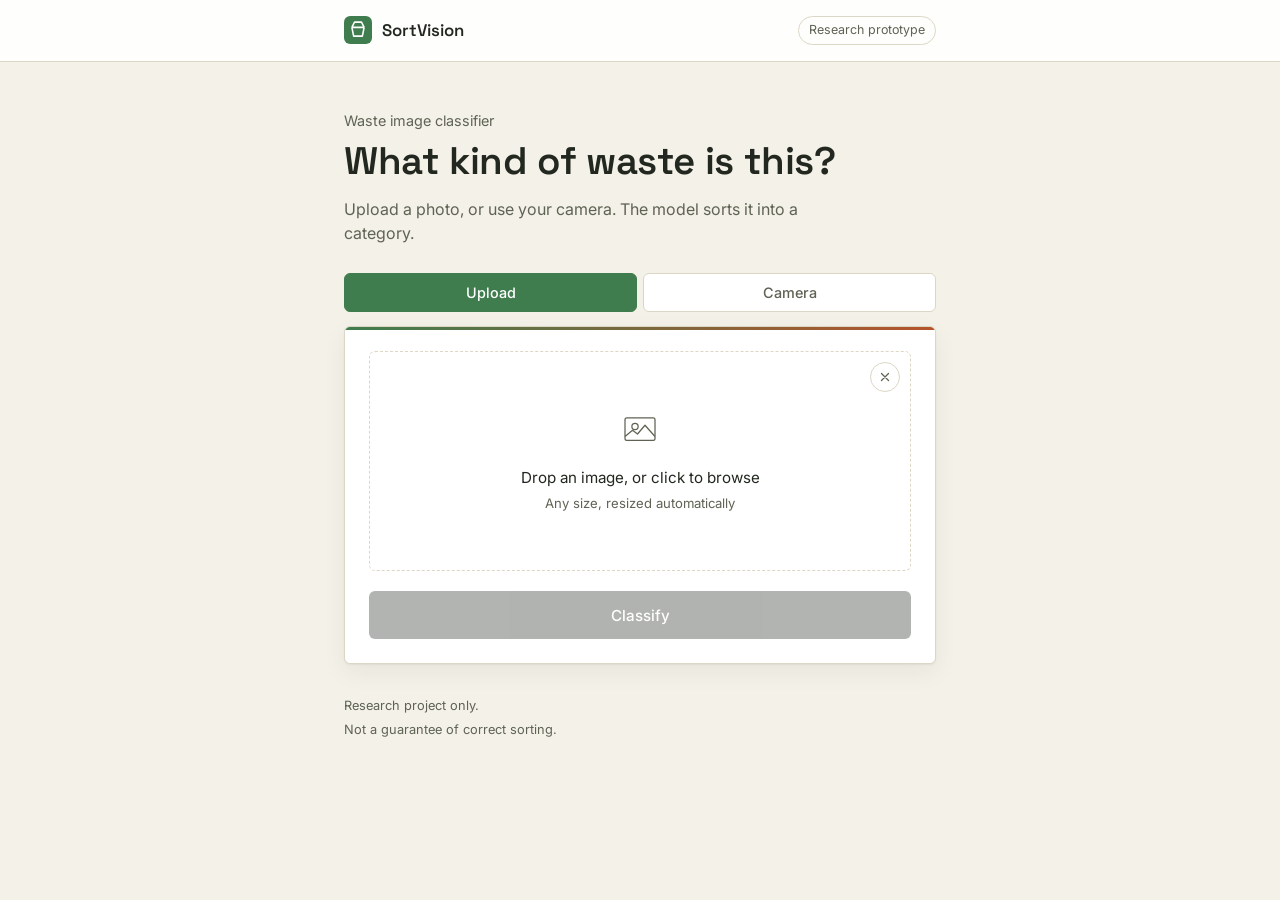
==== templates/index.html @ 6fdbcef0 "updated the sortvision full projectfiles" ====
<!DOCTYPE html>
<html lang="en">
<head>
<meta charset="UTF-8">
<meta name="viewport" content="width=device-width, initial-scale=1.0, viewport-fit=cover">
<title>SortVision</title>
<link rel="icon" href="data:image/svg+xml,%3Csvg xmlns='http://www.w3.org/2000/svg' viewBox='0 0 32 32'%3E%3Crect width='32' height='32' rx='7' fill='%233F7D4F'/%3E%3Cpath d='M9 13l3-6h8l3 6M9 13h14M9 13l2 10h10l2-10' stroke='white' stroke-width='1.8' fill='none' stroke-linejoin='round'/%3E%3C/svg%3E">
<link rel="preconnect" href="https://fonts.googleapis.com">
<link rel="preconnect" href="https://fonts.gstatic.com" crossorigin>
<link href="https://fonts.googleapis.com/css2?family=Space+Grotesk:wght@500;600;700&family=Inter:wght@400;500;600&display=swap" rel="stylesheet">
<link rel="stylesheet" href="/static/style.css">
</head>
<body>

<header class="topbar">
  <div class="topbar__inner">
    <div class="brand">
      <svg class="brand__mark" viewBox="0 0 32 32" fill="none" xmlns="http://www.w3.org/2000/svg" aria-hidden="true">
        <rect width="32" height="32" rx="7" fill="var(--leaf)"/>
        <path d="M9 13l3-6h8l3 6M9 13h14M9 13l2 10h10l2-10" stroke="white" stroke-width="1.8" fill="none" stroke-linejoin="round"/>
      </svg>
      <span class="brand__name">SortVision</span>
    </div>
    <span class="topbar__tag">Research prototype</span>
  </div>
</header>

<main class="page">

  <section class="intro">
    <p class="kicker">Waste image classifier</p>
    <h1>What kind of waste is this?</h1>
    <p class="lede">Upload a photo, or use your camera. The model sorts it into a category.</p>
  </section>

  <div class="tabs" role="tablist">
    <button class="tab is-active" id="tab-upload" role="tab" aria-selected="true">Upload</button>
    <button class="tab" id="tab-camera" role="tab" aria-selected="false">Camera</button>
  </div>

  <section class="panel-card" id="panel-card">

    <div class="panel" id="panel-upload">
      <div class="dropzone" id="dropzone">
        <input type="file" id="file-input" accept="image/*" hidden>

        <div class="dropzone__empty" id="empty-state">
          <svg class="dropzone__icon" viewBox="0 0 64 64" fill="none" xmlns="http://www.w3.org/2000/svg">
            <rect x="8" y="14" width="48" height="36" rx="3" stroke="currentColor" stroke-width="2"/>
            <circle cx="24" cy="28" r="5" stroke="currentColor" stroke-width="2"/>
            <path d="M8 44l12-10 8 6 12-14 16 18" stroke="currentColor" stroke-width="2" stroke-linejoin="round"/>
          </svg>
          <p class="dropzone__label">Drop an image, or click to browse</p>
          <p class="dropzone__hint">Any size, resized automatically</p>
        </div>

        <img id="preview-img" class="dropzone__preview" alt="Uploaded photo preview" hidden>

        <button type="button" id="remove-btn" class="remove-btn" hidden aria-label="Remove image">
          <svg viewBox="0 0 20 20" fill="none" xmlns="http://www.w3.org/2000/svg">
            <path d="M5 5l10 10M15 5L5 15" stroke="currentColor" stroke-width="1.8" stroke-linecap="round"/>
          </svg>
        </button>
      </div>
    </div>

    <div class="panel" id="panel-camera" hidden>
      <div class="camera-view" id="camera-view">
        <video id="camera-video" autoplay playsinline muted hidden></video>
        <canvas id="camera-canvas" hidden></canvas>
        <img id="camera-preview" alt="Captured photo" hidden>

        <div class="camera-view__empty" id="camera-empty">
          <svg class="dropzone__icon" viewBox="0 0 64 64" fill="none" xmlns="http://www.w3.org/2000/svg">
            <rect x="8" y="18" width="48" height="32" rx="3" stroke="currentColor" stroke-width="2"/>
            <path d="M22 18l4-6h12l4 6" stroke="currentColor" stroke-width="2" stroke-linejoin="round"/>
            <circle cx="32" cy="34" r="9" stroke="currentColor" stroke-width="2"/>
          </svg>
          <p class="dropzone__label">Camera is off</p>
        </div>
      </div>

      <div class="camera-controls">
        <button type="button" id="camera-start-btn" class="btn btn--ghost">Start camera</button>
        <button type="button" id="camera-capture-btn" class="btn btn--ghost" hidden>Capture</button>
        <button type="button" id="camera-retake-btn" class="btn btn--ghost" hidden>Retake</button>
      </div>
    </div>

    <button id="predict-btn" class="btn" disabled>
      <span id="btn-spinner" class="spinner" hidden></span>
      <span id="btn-label">Classify</span>
    </button>

    <div class="result" id="result" hidden aria-live="polite">
      <div class="warning-banner" id="warning-banner" hidden>
        <svg viewBox="0 0 20 20" fill="none" xmlns="http://www.w3.org/2000/svg" aria-hidden="true">
          <path d="M10 3.5l7.5 13h-15z" stroke="currentColor" stroke-width="1.4" stroke-linejoin="round"/>
          <path d="M10 8.5v3.2M10 14.2v.1" stroke="currentColor" stroke-width="1.4" stroke-linecap="round"/>
        </svg>
        <span id="warning-text"></span>
      </div>

      <div class="top-result">
        <span class="top-result__label" id="top-label"></span>
        <span class="top-result__pct" id="top-pct"></span>
      </div>

      <div class="prob-list" id="prob-list"></div>

      <button type="button" id="explain-btn" class="btn btn--ghost">Show what the model saw</button>
      <div class="gradcam-box" id="gradcam-box" hidden>
        <img id="gradcam-img" alt="Grad-CAM heatmap overlay">
        <p class="gradcam-caption">Warmer areas influenced the prediction more.</p>
      </div>

      <button type="button" id="reset-btn" class="btn btn--ghost">New analysis</button>
    </div>

    <div class="error" id="error-box" hidden role="alert"></div>

  </section>

  <footer class="disclaimer">
    <p>Research project only.</p>
    <p>Not a guarantee of correct sorting.</p>
  </footer>

</main>

<script src="/static/script.js"></script>
</body>
</html>
---- static/style.css ----
/* ==========================================================================
   Tokens
   ========================================================================== */
:root {
  --bg: #F4F1E8;            /* kraft paper */
  --surface: #FFFFFF;
  --ink: #22281F;            /* deep mossy black-green */
  --muted: #5E6354;
  --line: #DCD6C4;

  --leaf: #3F7D4F;           /* forest green -> primary, valid result */
  --leaf-soft: #DCEBDD;
  --clay: #B5542B;           /* rust/terracotta -> secondary accent */
  --clay-soft: #F3E1D3;

  --warn: #9A6B12;
  --warn-soft: #F3E7CE;

  --tick: rgba(34, 40, 31, 0.3);
  --checker-a: var(--bg);
  --checker-b: var(--surface);

  --radius: 6px;
  --shadow: 0 1px 2px rgba(34, 40, 31, 0.06), 0 8px 24px rgba(34, 40, 31, 0.06);
}

@media (prefers-color-scheme: dark) {
  :root:not([data-theme="light"]) {
    --bg: #171A16;
    --surface: #20241D;
    --ink: #EDEFE8;
    --muted: #9BA091;
    --line: #333A2D;
    --leaf-soft: #223B29;
    --clay-soft: #3A2A1D;
    --warn-soft: #3A3120;
    --tick: rgba(237, 239, 232, 0.35);
    --shadow: 0 1px 2px rgba(0,0,0,0.3), 0 8px 24px rgba(0,0,0,0.35);
  }
}

:root[data-theme="dark"] {
  --bg: #171A16;
  --surface: #20241D;
  --ink: #EDEFE8;
  --muted: #9BA091;
  --line: #333A2D;
  --leaf-soft: #223B29;
  --clay-soft: #3A2A1D;
  --warn-soft: #3A3120;
  --tick: rgba(237, 239, 232, 0.35);
  --shadow: 0 1px 2px rgba(0,0,0,0.3), 0 8px 24px rgba(0,0,0,0.35);
}

/* ==========================================================================
   Base
   ========================================================================== */
* { box-sizing: border-box; }

body {
  margin: 0;
  background: var(--bg);
  color: var(--ink);
  font-family: 'Inter', -apple-system, BlinkMacSystemFont, sans-serif;
  line-height: 1.5;
}

.topbar {
  position: sticky;
  top: 0;
  z-index: 10;
  border-bottom: 1px solid var(--line);
  background: color-mix(in srgb, var(--surface) 88%, transparent);
  backdrop-filter: blur(10px);
  -webkit-backdrop-filter: blur(10px);
}

.topbar__inner {
  max-width: 640px;
  margin: 0 auto;
  padding: 16px 24px;
  display: flex;
  align-items: center;
  justify-content: space-between;
}

.brand {
  display: flex;
  align-items: center;
  gap: 10px;
}

.brand__mark { width: 28px; height: 28px; flex-shrink: 0; }

.brand__name {
  font-family: 'Space Grotesk', sans-serif;
  font-weight: 600;
  font-size: 1.05rem;
}

.topbar__tag {
  font-size: 0.78rem;
  color: var(--muted);
  border: 1px solid var(--line);
  border-radius: 999px;
  padding: 4px 10px;
}

.page {
  max-width: 640px;
  margin: 0 auto;
  padding: 48px 24px 48px;
}

/* ==========================================================================
   Intro
   ========================================================================== */
.intro { margin-bottom: 28px; }

.kicker {
  margin: 0 0 8px;
  font-size: 0.9rem;
  color: var(--muted);
}

h1 {
  font-family: 'Space Grotesk', sans-serif;
  font-weight: 600;
  font-size: clamp(1.7rem, 5vw, 2.4rem);
  line-height: 1.15;
  margin: 0 0 14px;
  letter-spacing: -0.01em;
}

.lede {
  max-width: 52ch;
  color: var(--muted);
  font-size: 1rem;
  margin: 0;
}

/* ==========================================================================
   Tabs
   ========================================================================== */
.tabs {
  display: flex;
  gap: 6px;
  margin-bottom: 14px;
}

.tab {
  flex: 1;
  padding: 10px 16px;
  border: 1px solid var(--line);
  border-radius: var(--radius);
  background: var(--surface);
  color: var(--muted);
  font-family: 'Inter', sans-serif;
  font-size: 0.9rem;
  font-weight: 500;
  cursor: pointer;
}

.tab.is-active {
  background: var(--leaf);
  border-color: var(--leaf);
  color: white;
}

/* ==========================================================================
   Panel card
   ========================================================================== */
.panel-card {
  position: relative;
  background: var(--surface);
  border: 1px solid var(--line);
  border-radius: var(--radius);
  box-shadow: var(--shadow);
  padding: 24px;
  overflow: hidden;
}

.panel-card::before {
  content: '';
  position: absolute;
  top: 0; left: 0; right: 0;
  height: 3px;
  background: linear-gradient(90deg, var(--leaf), var(--clay));
}

/* ==========================================================================
   Dropzone / camera view (shared sizing)
   ========================================================================== */
.dropzone, .camera-view {
  position: relative;
  border: 1.5px dashed var(--line);
  border-radius: var(--radius);
  min-height: 220px;
  display: flex;
  align-items: center;
  justify-content: center;
  overflow: hidden;
}

.dropzone {
  cursor: pointer;
  transition: border-color 0.15s ease, background-color 0.15s ease;
}

.dropzone:hover,
.dropzone.is-dragover {
  border-color: var(--leaf);
  background: var(--leaf-soft);
}

.dropzone__empty, .camera-view__empty {
  text-align: center;
  padding: 32px;
  color: var(--muted);
}

.dropzone__icon {
  width: 40px; height: 40px;
  color: var(--muted);
  margin-bottom: 12px;
}

.dropzone__label {
  margin: 0 0 4px;
  font-size: 0.95rem;
  color: var(--ink);
}

.dropzone__hint {
  margin: 0;
  font-size: 0.82rem;
  color: var(--muted);
}

.dropzone__preview {
  width: 100%;
  height: 220px;
  object-fit: contain;
  background:
    repeating-conic-gradient(var(--checker-a) 0% 25%, var(--checker-b) 0% 50%) 50% / 16px 16px;
}

#camera-video, #camera-canvas, #camera-preview {
  width: 100%;
  height: 220px;
  object-fit: cover;
}

.remove-btn {
  position: absolute;
  top: 10px; right: 10px;
  width: 30px; height: 30px;
  border-radius: 50%;
  border: 1px solid var(--line);
  background: var(--surface);
  color: var(--muted);
  display: flex; align-items: center; justify-content: center;
  cursor: pointer;
  padding: 0;
}

.remove-btn svg { width: 14px; height: 14px; }
.remove-btn:hover { color: var(--clay); border-color: var(--clay); }

.camera-controls {
  display: flex;
  gap: 10px;
  margin-top: 12px;
}

.camera-controls .btn { margin-top: 0; }

/* ==========================================================================
   Buttons
   ========================================================================== */
.btn {
  display: flex;
  align-items: center;
  justify-content: center;
  gap: 10px;
  width: 100%;
  margin-top: 20px;
  padding: 14px 20px;
  border: none;
  border-radius: var(--radius);
  background: var(--ink);
  color: var(--surface);
  font-family: 'Inter', sans-serif;
  font-size: 0.95rem;
  font-weight: 500;
  cursor: pointer;
  transition: background-color 0.15s ease, opacity 0.15s ease;
  min-height: 48px;
}

.btn:hover:not(:disabled) { background: var(--leaf); }

.btn:disabled { opacity: 0.35; cursor: not-allowed; }

.btn--ghost {
  background: transparent;
  color: var(--ink);
  border: 1px solid var(--line);
}

.btn--ghost:hover:not(:disabled) { background: var(--bg); color: var(--ink); }

.btn:focus-visible,
.dropzone:focus-visible,
.remove-btn:focus-visible {
  outline: 2px solid var(--leaf);
  outline-offset: 2px;
}

.spinner {
  width: 16px; height: 16px;
  border: 2px solid rgba(255, 255, 255, 0.35);
  border-top-color: currentColor;
  border-radius: 50%;
  animation: spin 0.7s linear infinite;
}

@keyframes spin { to { transform: rotate(360deg); } }

/* ==========================================================================
   Result
   ========================================================================== */
.result {
  margin-top: 26px;
  padding-top: 22px;
  border-top: 1px solid var(--line);
}

.warning-banner {
  display: flex;
  align-items: flex-start;
  gap: 10px;
  padding: 12px 14px;
  margin-bottom: 16px;
  border-radius: var(--radius);
  background: var(--warn-soft);
  color: var(--warn);
  font-size: 0.85rem;
  line-height: 1.5;
}

.warning-banner svg { width: 18px; height: 18px; flex-shrink: 0; margin-top: 1px; }

.top-result {
  display: flex;
  align-items: baseline;
  justify-content: space-between;
  gap: 12px;
  flex-wrap: wrap;
  margin-bottom: 16px;
}

.top-result__label {
  font-family: 'Space Grotesk', sans-serif;
  font-weight: 600;
  font-size: 1.3rem;
  color: var(--leaf);
}

.top-result__pct {
  font-variant-numeric: tabular-nums;
  color: var(--muted);
  font-size: 0.95rem;
}

.prob-list {
  display: flex;
  flex-direction: column;
  gap: 10px;
  margin-bottom: 8px;
}

.prob-row {
  display: grid;
  grid-template-columns: 90px 1fr 44px;
  align-items: center;
  gap: 10px;
}

.prob-row__name {
  font-size: 0.85rem;
  color: var(--muted);
}

.prob-row__track {
  height: 8px;
  border-radius: 999px;
  background: var(--bg);
  overflow: hidden;
}

.prob-row__fill {
  height: 100%;
  border-radius: 999px;
  background: var(--leaf);
  width: 0%;
  transition: width 0.5s cubic-bezier(0.22, 1, 0.36, 1);
}

.prob-row.is-top .prob-row__fill { background: var(--leaf); }
.prob-row:not(.is-top) .prob-row__fill { background: var(--clay); opacity: 0.55; }

.prob-row__pct {
  font-size: 0.82rem;
  color: var(--muted);
  text-align: right;
  font-variant-numeric: tabular-nums;
}

.gradcam-box {
  margin-top: 16px;
  text-align: center;
}

.gradcam-box img {
  width: 100%;
  max-width: 320px;
  border-radius: var(--radius);
  border: 1px solid var(--line);
}

.gradcam-caption {
  margin: 8px 0 0;
  font-size: 0.8rem;
  color: var(--muted);
}

/* ==========================================================================
   Error
   ========================================================================== */
.error {
  margin-top: 20px;
  padding: 14px 16px;
  border-radius: var(--radius);
  background: var(--clay-soft);
  color: var(--clay);
  font-size: 0.9rem;
}

/* ==========================================================================
   Disclaimer
   ========================================================================== */
.disclaimer {
  margin-top: 32px;
  color: var(--muted);
  font-size: 0.8rem;
  line-height: 1.5;
  max-width: 56ch;
}

.disclaimer p { margin: 0 0 4px; }

/* ==========================================================================
   Reduced motion
   ========================================================================== */
@media (prefers-reduced-motion: reduce) {
  .prob-row__fill, .dropzone, .btn, .spinner { transition: none; animation: none; }
}

/* ==========================================================================
   Mobile
   ========================================================================== */
@media (max-width: 600px) {
  .page { padding: 32px 16px 32px; }
  .topbar__inner { padding: 14px 16px; }
  .panel-card { padding: 18px; }
  .dropzone, .camera-view { min-height: 180px; }
  .dropzone__preview, #camera-video, #camera-canvas, #camera-preview { height: 180px; }
  .btn { padding: 15px 16px; }
  .topbar__tag { display: none; }
  .prob-row { grid-template-columns: 76px 1fr 38px; }
}

@media (max-width: 360px) {
  .brand__name { font-size: 0.95rem; }
  h1 { font-size: 1.5rem; }
}
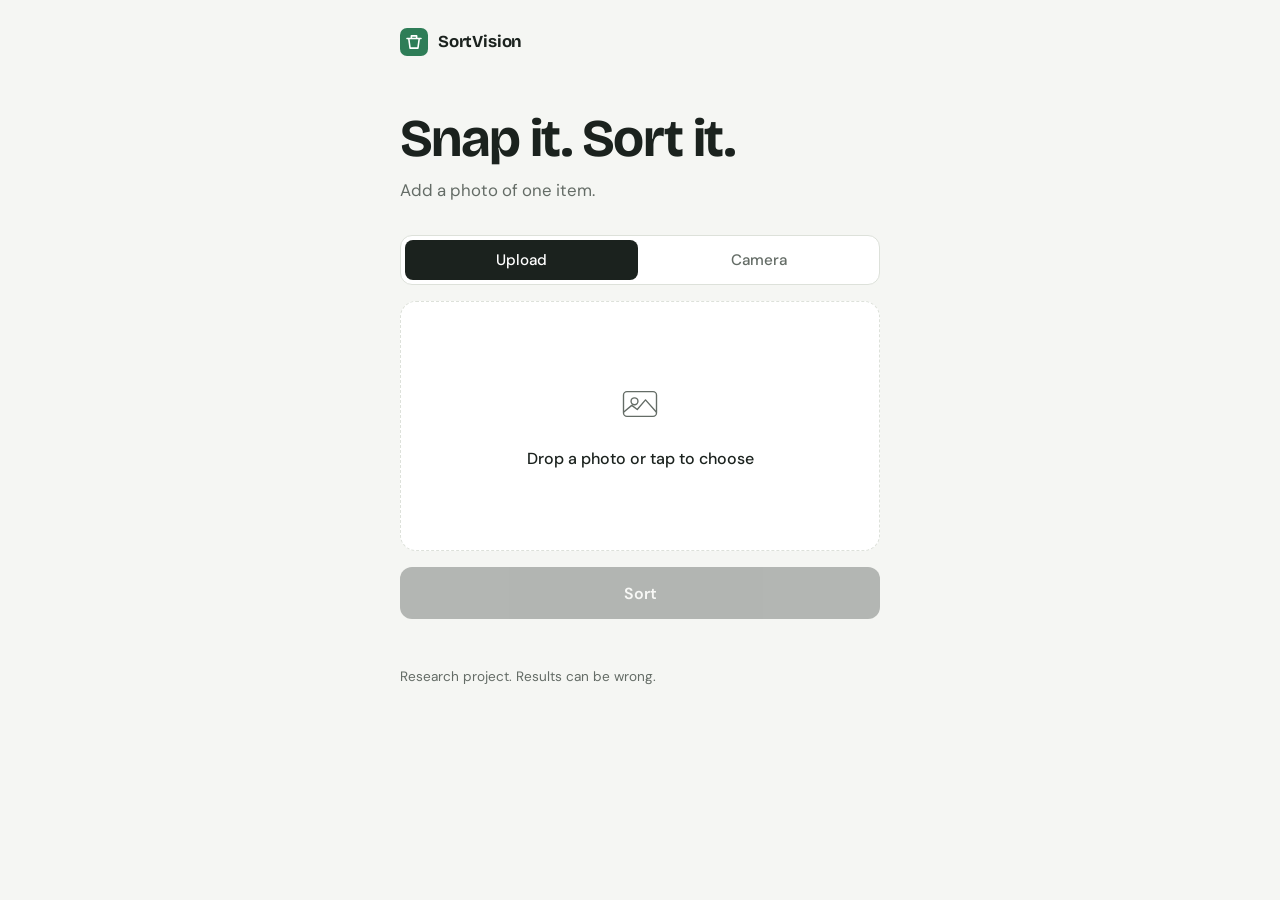
==== commit 6eb14ded: "Simplify UI" ====
--- a/templates/index.html
+++ b/templates/index.html
@@ -4,33 +4,28 @@
 <meta charset="UTF-8">
 <meta name="viewport" content="width=device-width, initial-scale=1.0, viewport-fit=cover">
 <title>SortVision</title>
-<link rel="icon" href="data:image/svg+xml,%3Csvg xmlns='http://www.w3.org/2000/svg' viewBox='0 0 32 32'%3E%3Crect width='32' height='32' rx='7' fill='%233F7D4F'/%3E%3Cpath d='M9 13l3-6h8l3 6M9 13h14M9 13l2 10h10l2-10' stroke='white' stroke-width='1.8' fill='none' stroke-linejoin='round'/%3E%3C/svg%3E">
+<meta name="description" content="Snap a photo of waste and see which bin it goes in.">
+<link rel="icon" href="data:image/svg+xml,%3Csvg xmlns='http://www.w3.org/2000/svg' viewBox='0 0 32 32'%3E%3Crect width='32' height='32' rx='8' fill='%232E7D57'/%3E%3Cpath d='M8 12h16M13 12V9h6v3M10 12l1.5 11h9L22 12' stroke='white' stroke-width='1.8' fill='none' stroke-linecap='round' stroke-linejoin='round'/%3E%3C/svg%3E">
 <link rel="preconnect" href="https://fonts.googleapis.com">
 <link rel="preconnect" href="https://fonts.gstatic.com" crossorigin>
-<link href="https://fonts.googleapis.com/css2?family=Space+Grotesk:wght@500;600;700&family=Inter:wght@400;500;600&display=swap" rel="stylesheet">
+<link href="https://fonts.googleapis.com/css2?family=Bricolage+Grotesque:opsz,wght@12..96,600;12..96,700&family=DM+Sans:wght@400;500;600&display=swap" rel="stylesheet">
 <link rel="stylesheet" href="/static/style.css">
 </head>
 <body>
 
-<header class="topbar">
-  <div class="topbar__inner">
-    <div class="brand">
-      <svg class="brand__mark" viewBox="0 0 32 32" fill="none" xmlns="http://www.w3.org/2000/svg" aria-hidden="true">
-        <rect width="32" height="32" rx="7" fill="var(--leaf)"/>
-        <path d="M9 13l3-6h8l3 6M9 13h14M9 13l2 10h10l2-10" stroke="white" stroke-width="1.8" fill="none" stroke-linejoin="round"/>
-      </svg>
-      <span class="brand__name">SortVision</span>
-    </div>
-    <span class="topbar__tag">Research prototype</span>
-  </div>
-</header>
-
 <main class="page">
 
+  <header class="brand">
+    <svg class="brand__mark" viewBox="0 0 32 32" fill="none" aria-hidden="true">
+      <rect width="32" height="32" rx="8" fill="#2E7D57"/>
+      <path d="M8 12h16M13 12V9h6v3M10 12l1.5 11h9L22 12" stroke="white" stroke-width="1.8" stroke-linecap="round" stroke-linejoin="round"/>
+    </svg>
+    <span class="brand__name">SortVision</span>
+  </header>
+
   <section class="intro">
-    <p class="kicker">Waste image classifier</p>
-    <h1>What kind of waste is this?</h1>
-    <p class="lede">Upload a photo, or use your camera. The model sorts it into a category.</p>
+    <h1>Snap it. Sort it.</h1>
+    <p class="lede">Add a photo of one item.</p>
   </section>
 
   <div class="tabs" role="tablist">
@@ -45,19 +40,18 @@
         <input type="file" id="file-input" accept="image/*" hidden>
 
         <div class="dropzone__empty" id="empty-state">
-          <svg class="dropzone__icon" viewBox="0 0 64 64" fill="none" xmlns="http://www.w3.org/2000/svg">
-            <rect x="8" y="14" width="48" height="36" rx="3" stroke="currentColor" stroke-width="2"/>
+          <svg class="dropzone__icon" viewBox="0 0 64 64" fill="none" aria-hidden="true">
+            <rect x="8" y="14" width="48" height="36" rx="5" stroke="currentColor" stroke-width="2"/>
             <circle cx="24" cy="28" r="5" stroke="currentColor" stroke-width="2"/>
             <path d="M8 44l12-10 8 6 12-14 16 18" stroke="currentColor" stroke-width="2" stroke-linejoin="round"/>
           </svg>
-          <p class="dropzone__label">Drop an image, or click to browse</p>
-          <p class="dropzone__hint">Any size, resized automatically</p>
+          <p class="dropzone__label">Drop a photo or tap to choose</p>
         </div>
 
-        <img id="preview-img" class="dropzone__preview" alt="Uploaded photo preview" hidden>
+        <img id="preview-img" class="dropzone__preview" alt="Your photo" hidden>
 
-        <button type="button" id="remove-btn" class="remove-btn" hidden aria-label="Remove image">
-          <svg viewBox="0 0 20 20" fill="none" xmlns="http://www.w3.org/2000/svg">
+        <button type="button" id="remove-btn" class="remove-btn" hidden aria-label="Remove photo">
+          <svg viewBox="0 0 20 20" fill="none" aria-hidden="true">
             <path d="M5 5l10 10M15 5L5 15" stroke="currentColor" stroke-width="1.8" stroke-linecap="round"/>
           </svg>
         </button>
@@ -68,11 +62,11 @@
       <div class="camera-view" id="camera-view">
         <video id="camera-video" autoplay playsinline muted hidden></video>
         <canvas id="camera-canvas" hidden></canvas>
-        <img id="camera-preview" alt="Captured photo" hidden>
+        <img id="camera-preview" alt="Your photo" hidden>
 
         <div class="camera-view__empty" id="camera-empty">
-          <svg class="dropzone__icon" viewBox="0 0 64 64" fill="none" xmlns="http://www.w3.org/2000/svg">
-            <rect x="8" y="18" width="48" height="32" rx="3" stroke="currentColor" stroke-width="2"/>
+          <svg class="dropzone__icon" viewBox="0 0 64 64" fill="none" aria-hidden="true">
+            <rect x="8" y="18" width="48" height="32" rx="5" stroke="currentColor" stroke-width="2"/>
             <path d="M22 18l4-6h12l4 6" stroke="currentColor" stroke-width="2" stroke-linejoin="round"/>
             <circle cx="32" cy="34" r="9" stroke="currentColor" stroke-width="2"/>
           </svg>
@@ -82,49 +76,54 @@
 
       <div class="camera-controls">
         <button type="button" id="camera-start-btn" class="btn btn--ghost">Start camera</button>
-        <button type="button" id="camera-capture-btn" class="btn btn--ghost" hidden>Capture</button>
+        <button type="button" id="camera-capture-btn" class="btn btn--ghost" hidden>Take photo</button>
         <button type="button" id="camera-retake-btn" class="btn btn--ghost" hidden>Retake</button>
       </div>
     </div>
 
     <button id="predict-btn" class="btn" disabled>
       <span id="btn-spinner" class="spinner" hidden></span>
-      <span id="btn-label">Classify</span>
+      <span id="btn-label">Sort</span>
     </button>
 
+    <div class="error" id="error-box" hidden role="alert"></div>
+
     <div class="result" id="result" hidden aria-live="polite">
-      <div class="warning-banner" id="warning-banner" hidden>
-        <svg viewBox="0 0 20 20" fill="none" xmlns="http://www.w3.org/2000/svg" aria-hidden="true">
+      <div class="warning" id="warning-banner" hidden>
+        <svg viewBox="0 0 20 20" fill="none" aria-hidden="true">
           <path d="M10 3.5l7.5 13h-15z" stroke="currentColor" stroke-width="1.4" stroke-linejoin="round"/>
           <path d="M10 8.5v3.2M10 14.2v.1" stroke="currentColor" stroke-width="1.4" stroke-linecap="round"/>
         </svg>
         <span id="warning-text"></span>
       </div>
 
-      <div class="top-result">
-        <span class="top-result__label" id="top-label"></span>
-        <span class="top-result__pct" id="top-pct"></span>
+      <div class="verdict" id="verdict">
+        <svg class="verdict__bin" viewBox="0 0 48 48" fill="none" aria-hidden="true">
+          <path d="M9 14h30M18 14v-4h12v4M13 14l2 28h18l2-28M21 22v14M27 22v14" stroke="currentColor" stroke-width="2.4" stroke-linecap="round" stroke-linejoin="round"/>
+        </svg>
+        <div class="verdict__text">
+          <span class="verdict__label" id="top-label"></span>
+          <span class="verdict__pct" id="top-pct"></span>
+        </div>
       </div>
 
       <div class="prob-list" id="prob-list"></div>
+      <button type="button" id="more-btn" class="link-btn" hidden>Show all</button>
 
-      <button type="button" id="explain-btn" class="btn btn--ghost">Show what the model saw</button>
       <div class="gradcam-box" id="gradcam-box" hidden>
-        <img id="gradcam-img" alt="Grad-CAM heatmap overlay">
-        <p class="gradcam-caption">Warmer areas influenced the prediction more.</p>
+        <img id="gradcam-img" alt="Heatmap of what the model looked at">
+        <p class="gradcam-caption">Warm areas drove the answer.</p>
       </div>
 
-      <button type="button" id="reset-btn" class="btn btn--ghost">New analysis</button>
+      <div class="result__actions">
+        <button type="button" id="explain-btn" class="btn btn--ghost">See why</button>
+        <button type="button" id="reset-btn" class="btn btn--ghost">Try another</button>
+      </div>
     </div>
-
-    <div class="error" id="error-box" hidden role="alert"></div>
 
   </section>
 
-  <footer class="disclaimer">
-    <p>Research project only.</p>
-    <p>Not a guarantee of correct sorting.</p>
-  </footer>
+  <footer class="disclaimer">Research project. Results can be wrong.</footer>
 
 </main>
 
--- a/static/style.css
+++ b/static/style.css
@@ -1,278 +1,228 @@
 /* ==========================================================================
-   Tokens
-   ========================================================================== */
+   SortVision
+   One idea: the answer takes the colour of the bin it belongs in.
+   Everything else stays quiet.
+   ========================================================================== */
+
 :root {
-  --bg: #F4F1E8;            /* kraft paper */
+  --bg: #F5F6F3;
   --surface: #FFFFFF;
-  --ink: #22281F;            /* deep mossy black-green */
-  --muted: #5E6354;
-  --line: #DCD6C4;
-
-  --leaf: #3F7D4F;           /* forest green -> primary, valid result */
-  --leaf-soft: #DCEBDD;
-  --clay: #B5542B;           /* rust/terracotta -> secondary accent */
-  --clay-soft: #F3E1D3;
-
-  --warn: #9A6B12;
-  --warn-soft: #F3E7CE;
-
-  --tick: rgba(34, 40, 31, 0.3);
-  --checker-a: var(--bg);
-  --checker-b: var(--surface);
-
-  --radius: 6px;
-  --shadow: 0 1px 2px rgba(34, 40, 31, 0.06), 0 8px 24px rgba(34, 40, 31, 0.06);
+  --ink: #1B221E;
+  --muted: #646C66;
+  --line: #DDE1DA;
+  --accent: #2E7D57;
+
+  --danger: #A33A22;
+  --danger-soft: #F8E4DE;
+  --warn: #8A5F0C;
+  --warn-soft: #F7EBCF;
+
+  --bin: var(--ink);
+  --on-bin: var(--surface);
+
+  --radius: 16px;
+  --radius-sm: 10px;
 }
 
 @media (prefers-color-scheme: dark) {
   :root:not([data-theme="light"]) {
-    --bg: #171A16;
-    --surface: #20241D;
-    --ink: #EDEFE8;
-    --muted: #9BA091;
-    --line: #333A2D;
-    --leaf-soft: #223B29;
-    --clay-soft: #3A2A1D;
-    --warn-soft: #3A3120;
-    --tick: rgba(237, 239, 232, 0.35);
-    --shadow: 0 1px 2px rgba(0,0,0,0.3), 0 8px 24px rgba(0,0,0,0.35);
+    --bg: #121614;
+    --surface: #1A1F1C;
+    --ink: #EEF1EC;
+    --muted: #9AA39C;
+    --line: #2B322E;
+    --danger: #F0A18F;
+    --danger-soft: #3A211B;
+    --warn: #E8C26B;
+    --warn-soft: #34290F;
   }
 }
 
 :root[data-theme="dark"] {
-  --bg: #171A16;
-  --surface: #20241D;
-  --ink: #EDEFE8;
-  --muted: #9BA091;
-  --line: #333A2D;
-  --leaf-soft: #223B29;
-  --clay-soft: #3A2A1D;
-  --warn-soft: #3A3120;
-  --tick: rgba(237, 239, 232, 0.35);
-  --shadow: 0 1px 2px rgba(0,0,0,0.3), 0 8px 24px rgba(0,0,0,0.35);
-}
+  --bg: #121614;
+  --surface: #1A1F1C;
+  --ink: #EEF1EC;
+  --muted: #9AA39C;
+  --line: #2B322E;
+  --danger: #F0A18F;
+  --danger-soft: #3A211B;
+  --warn: #E8C26B;
+  --warn-soft: #34290F;
+}
+
+/* Bin colours, one per class. */
+[data-bin="cardboard"] { --bin: #94652F; --on-bin: #FFFFFF; }
+[data-bin="glass"]     { --bin: #2E7D57; --on-bin: #FFFFFF; }
+[data-bin="metal"]     { --bin: #5C6B7F; --on-bin: #FFFFFF; }
+[data-bin="paper"]     { --bin: #2F63B0; --on-bin: #FFFFFF; }
+[data-bin="plastic"]   { --bin: #F2B632; --on-bin: #1B221E; }
+[data-bin="trash"]     { --bin: #444A52; --on-bin: #FFFFFF; }
 
 /* ==========================================================================
    Base
    ========================================================================== */
 * { box-sizing: border-box; }
+
+[hidden] { display: none !important; }
+
+html { -webkit-text-size-adjust: 100%; }
 
 body {
   margin: 0;
   background: var(--bg);
   color: var(--ink);
-  font-family: 'Inter', -apple-system, BlinkMacSystemFont, sans-serif;
+  font-family: 'DM Sans', -apple-system, BlinkMacSystemFont, 'Segoe UI', sans-serif;
+  font-size: 1rem;
   line-height: 1.5;
 }
 
-.topbar {
-  position: sticky;
-  top: 0;
-  z-index: 10;
-  border-bottom: 1px solid var(--line);
-  background: color-mix(in srgb, var(--surface) 88%, transparent);
-  backdrop-filter: blur(10px);
-  -webkit-backdrop-filter: blur(10px);
-}
-
-.topbar__inner {
-  max-width: 640px;
+.page {
+  max-width: 520px;
   margin: 0 auto;
-  padding: 16px 24px;
-  display: flex;
-  align-items: center;
-  justify-content: space-between;
-}
-
+  padding: 28px 20px 48px;
+}
+
+/* ==========================================================================
+   Brand + intro
+   ========================================================================== */
 .brand {
   display: flex;
   align-items: center;
   gap: 10px;
+  margin-bottom: 56px;
 }
 
 .brand__mark { width: 28px; height: 28px; flex-shrink: 0; }
 
 .brand__name {
-  font-family: 'Space Grotesk', sans-serif;
-  font-weight: 600;
+  font-family: 'Bricolage Grotesque', 'DM Sans', sans-serif;
+  font-weight: 700;
   font-size: 1.05rem;
-}
-
-.topbar__tag {
-  font-size: 0.78rem;
-  color: var(--muted);
-  border: 1px solid var(--line);
-  border-radius: 999px;
-  padding: 4px 10px;
-}
-
-.page {
-  max-width: 640px;
-  margin: 0 auto;
-  padding: 48px 24px 48px;
-}
-
-/* ==========================================================================
-   Intro
-   ========================================================================== */
-.intro { margin-bottom: 28px; }
-
-.kicker {
-  margin: 0 0 8px;
-  font-size: 0.9rem;
-  color: var(--muted);
-}
+  letter-spacing: -0.01em;
+}
+
+.intro { margin-bottom: 32px; }
 
 h1 {
-  font-family: 'Space Grotesk', sans-serif;
-  font-weight: 600;
-  font-size: clamp(1.7rem, 5vw, 2.4rem);
-  line-height: 1.15;
-  margin: 0 0 14px;
-  letter-spacing: -0.01em;
+  font-family: 'Bricolage Grotesque', 'DM Sans', sans-serif;
+  font-weight: 700;
+  font-size: clamp(2.3rem, 9vw, 3.3rem);
+  line-height: 1.02;
+  letter-spacing: -0.03em;
+  margin: 0 0 12px;
 }
 
 .lede {
-  max-width: 52ch;
-  color: var(--muted);
-  font-size: 1rem;
   margin: 0;
-}
-
-/* ==========================================================================
-   Tabs
+  color: var(--muted);
+  font-size: 1.05rem;
+}
+
+/* ==========================================================================
+   Tabs (segmented control)
    ========================================================================== */
 .tabs {
-  display: flex;
-  gap: 6px;
-  margin-bottom: 14px;
-}
-
-.tab {
-  flex: 1;
-  padding: 10px 16px;
-  border: 1px solid var(--line);
-  border-radius: var(--radius);
-  background: var(--surface);
-  color: var(--muted);
-  font-family: 'Inter', sans-serif;
-  font-size: 0.9rem;
-  font-weight: 500;
-  cursor: pointer;
-}
-
-.tab.is-active {
-  background: var(--leaf);
-  border-color: var(--leaf);
-  color: white;
-}
-
-/* ==========================================================================
-   Panel card
-   ========================================================================== */
-.panel-card {
-  position: relative;
+  display: grid;
+  grid-template-columns: 1fr 1fr;
+  gap: 4px;
+  padding: 4px;
+  margin-bottom: 16px;
   background: var(--surface);
   border: 1px solid var(--line);
-  border-radius: var(--radius);
-  box-shadow: var(--shadow);
-  padding: 24px;
-  overflow: hidden;
-}
-
-.panel-card::before {
-  content: '';
-  position: absolute;
-  top: 0; left: 0; right: 0;
-  height: 3px;
-  background: linear-gradient(90deg, var(--leaf), var(--clay));
-}
-
-/* ==========================================================================
-   Dropzone / camera view (shared sizing)
+  border-radius: 12px;
+}
+
+.tab {
+  padding: 10px 16px;
+  border: 0;
+  border-radius: 8px;
+  background: transparent;
+  color: var(--muted);
+  font: 500 0.95rem 'DM Sans', sans-serif;
+  cursor: pointer;
+  transition: background-color 0.15s ease, color 0.15s ease;
+}
+
+.tab.is-active {
+  background: var(--ink);
+  color: var(--surface);
+}
+
+/* ==========================================================================
+   Photo area
    ========================================================================== */
 .dropzone, .camera-view {
   position: relative;
+  min-height: 250px;
+  display: flex;
+  align-items: center;
+  justify-content: center;
+  overflow: hidden;
+  background: var(--surface);
   border: 1.5px dashed var(--line);
   border-radius: var(--radius);
-  min-height: 220px;
-  display: flex;
-  align-items: center;
-  justify-content: center;
-  overflow: hidden;
 }
 
 .dropzone {
   cursor: pointer;
-  transition: border-color 0.15s ease, background-color 0.15s ease;
+  transition: border-color 0.15s ease;
 }
 
 .dropzone:hover,
-.dropzone.is-dragover {
-  border-color: var(--leaf);
-  background: var(--leaf-soft);
-}
-
-.dropzone__empty, .camera-view__empty {
+.dropzone.is-dragover { border-color: var(--accent); }
+
+.dropzone:has(.dropzone__preview:not([hidden])),
+.camera-view { border-style: solid; }
+
+.dropzone__empty,
+.camera-view__empty {
   text-align: center;
   padding: 32px;
-  color: var(--muted);
 }
 
 .dropzone__icon {
-  width: 40px; height: 40px;
-  color: var(--muted);
-  margin-bottom: 12px;
+  width: 44px;
+  height: 44px;
+  margin-bottom: 14px;
+  color: var(--muted);
 }
 
 .dropzone__label {
-  margin: 0 0 4px;
-  font-size: 0.95rem;
-  color: var(--ink);
-}
-
-.dropzone__hint {
   margin: 0;
-  font-size: 0.82rem;
-  color: var(--muted);
-}
-
-.dropzone__preview {
+  font-size: 1rem;
+  font-weight: 500;
+}
+
+.dropzone__preview,
+#camera-video,
+#camera-canvas,
+#camera-preview {
   width: 100%;
-  height: 220px;
-  object-fit: contain;
-  background:
-    repeating-conic-gradient(var(--checker-a) 0% 25%, var(--checker-b) 0% 50%) 50% / 16px 16px;
-}
-
-#camera-video, #camera-canvas, #camera-preview {
-  width: 100%;
-  height: 220px;
+  height: 250px;
   object-fit: cover;
 }
 
 .remove-btn {
   position: absolute;
-  top: 10px; right: 10px;
-  width: 30px; height: 30px;
+  top: 12px;
+  right: 12px;
+  width: 34px;
+  height: 34px;
+  padding: 0;
+  display: flex;
+  align-items: center;
+  justify-content: center;
+  border: 0;
   border-radius: 50%;
-  border: 1px solid var(--line);
   background: var(--surface);
-  color: var(--muted);
-  display: flex; align-items: center; justify-content: center;
+  color: var(--ink);
+  box-shadow: 0 1px 4px rgba(0, 0, 0, 0.25);
   cursor: pointer;
-  padding: 0;
 }
 
 .remove-btn svg { width: 14px; height: 14px; }
-.remove-btn:hover { color: var(--clay); border-color: var(--clay); }
-
-.camera-controls {
-  display: flex;
-  gap: 10px;
-  margin-top: 12px;
-}
-
+
+.camera-controls { margin-top: 12px; }
 .camera-controls .btn { margin-top: 0; }
 
 /* ==========================================================================
@@ -284,23 +234,20 @@
   justify-content: center;
   gap: 10px;
   width: 100%;
-  margin-top: 20px;
+  min-height: 52px;
+  margin-top: 16px;
   padding: 14px 20px;
-  border: none;
-  border-radius: var(--radius);
+  border: 0;
+  border-radius: 12px;
   background: var(--ink);
   color: var(--surface);
-  font-family: 'Inter', sans-serif;
-  font-size: 0.95rem;
-  font-weight: 500;
+  font: 600 1rem 'DM Sans', sans-serif;
   cursor: pointer;
-  transition: background-color 0.15s ease, opacity 0.15s ease;
-  min-height: 48px;
-}
-
-.btn:hover:not(:disabled) { background: var(--leaf); }
-
-.btn:disabled { opacity: 0.35; cursor: not-allowed; }
+  transition: opacity 0.15s ease, background-color 0.15s ease;
+}
+
+.btn:hover:not(:disabled) { opacity: 0.88; }
+.btn:disabled { opacity: 0.3; cursor: not-allowed; }
 
 .btn--ghost {
   background: transparent;
@@ -308,18 +255,31 @@
   border: 1px solid var(--line);
 }
 
-.btn--ghost:hover:not(:disabled) { background: var(--bg); color: var(--ink); }
-
-.btn:focus-visible,
-.dropzone:focus-visible,
-.remove-btn:focus-visible {
-  outline: 2px solid var(--leaf);
+.btn--ghost:hover:not(:disabled) { background: var(--surface); opacity: 1; }
+
+.link-btn {
+  margin: 4px 0 0;
+  padding: 6px 0;
+  border: 0;
+  background: none;
+  color: var(--muted);
+  font: 500 0.9rem 'DM Sans', sans-serif;
+  text-decoration: underline;
+  text-underline-offset: 3px;
+  cursor: pointer;
+}
+
+.link-btn:hover { color: var(--ink); }
+
+:is(.btn, .tab, .link-btn, .remove-btn, .dropzone):focus-visible {
+  outline: 2px solid var(--accent);
   outline-offset: 2px;
 }
 
 .spinner {
-  width: 16px; height: 16px;
-  border: 2px solid rgba(255, 255, 255, 0.35);
+  width: 16px;
+  height: 16px;
+  border: 2px solid color-mix(in srgb, currentColor 30%, transparent);
   border-top-color: currentColor;
   border-radius: 50%;
   animation: spin 0.7s linear infinite;
@@ -330,158 +290,147 @@
 /* ==========================================================================
    Result
    ========================================================================== */
-.result {
-  margin-top: 26px;
-  padding-top: 22px;
-  border-top: 1px solid var(--line);
-}
-
-.warning-banner {
+.result { margin-top: 28px; }
+
+.warning {
   display: flex;
   align-items: flex-start;
   gap: 10px;
+  margin-bottom: 14px;
   padding: 12px 14px;
-  margin-bottom: 16px;
-  border-radius: var(--radius);
+  border-radius: var(--radius-sm);
   background: var(--warn-soft);
   color: var(--warn);
-  font-size: 0.85rem;
-  line-height: 1.5;
-}
-
-.warning-banner svg { width: 18px; height: 18px; flex-shrink: 0; margin-top: 1px; }
-
-.top-result {
-  display: flex;
-  align-items: baseline;
-  justify-content: space-between;
+  font-size: 0.9rem;
+}
+
+.warning svg { width: 18px; height: 18px; flex-shrink: 0; margin-top: 2px; }
+
+.verdict {
+  display: flex;
+  align-items: center;
+  gap: 18px;
+  padding: 22px 24px;
+  border-radius: var(--radius);
+  background: var(--bin);
+  color: var(--on-bin);
+}
+
+.verdict__bin { width: 52px; height: 52px; flex-shrink: 0; }
+
+.verdict__text { display: flex; flex-direction: column; }
+
+.verdict__label {
+  font-family: 'Bricolage Grotesque', 'DM Sans', sans-serif;
+  font-weight: 700;
+  font-size: clamp(1.7rem, 7vw, 2.2rem);
+  line-height: 1.1;
+  letter-spacing: -0.02em;
+}
+
+.verdict__pct {
+  margin-top: 2px;
+  font-size: 0.95rem;
+  font-variant-numeric: tabular-nums;
+  opacity: 0.85;
+}
+
+.prob-list {
+  display: flex;
+  flex-direction: column;
   gap: 12px;
-  flex-wrap: wrap;
-  margin-bottom: 16px;
-}
-
-.top-result__label {
-  font-family: 'Space Grotesk', sans-serif;
-  font-weight: 600;
-  font-size: 1.3rem;
-  color: var(--leaf);
-}
-
-.top-result__pct {
-  font-variant-numeric: tabular-nums;
-  color: var(--muted);
-  font-size: 0.95rem;
-}
-
-.prob-list {
-  display: flex;
-  flex-direction: column;
-  gap: 10px;
-  margin-bottom: 8px;
+  margin-top: 20px;
 }
 
 .prob-row {
   display: grid;
-  grid-template-columns: 90px 1fr 44px;
-  align-items: center;
-  gap: 10px;
-}
-
-.prob-row__name {
-  font-size: 0.85rem;
-  color: var(--muted);
-}
+  grid-template-columns: 104px 1fr 44px;
+  align-items: center;
+  gap: 12px;
+  font-size: 0.9rem;
+}
+
+.prob-list:not(.is-open) .prob-row.is-extra { display: none; }
+
+.prob-row__name { color: var(--muted); }
+.prob-row.is-top .prob-row__name { color: var(--ink); font-weight: 600; }
 
 .prob-row__track {
   height: 8px;
   border-radius: 999px;
-  background: var(--bg);
+  background: var(--line);
   overflow: hidden;
 }
 
 .prob-row__fill {
+  display: block;
   height: 100%;
+  width: 0;
   border-radius: 999px;
-  background: var(--leaf);
-  width: 0%;
+  background: var(--bin);
   transition: width 0.5s cubic-bezier(0.22, 1, 0.36, 1);
 }
 
-.prob-row.is-top .prob-row__fill { background: var(--leaf); }
-.prob-row:not(.is-top) .prob-row__fill { background: var(--clay); opacity: 0.55; }
-
 .prob-row__pct {
-  font-size: 0.82rem;
-  color: var(--muted);
   text-align: right;
+  color: var(--muted);
   font-variant-numeric: tabular-nums;
 }
 
-.gradcam-box {
-  margin-top: 16px;
-  text-align: center;
-}
+.gradcam-box { margin-top: 20px; }
 
 .gradcam-box img {
+  display: block;
   width: 100%;
-  max-width: 320px;
-  border-radius: var(--radius);
+  border-radius: var(--radius-sm);
   border: 1px solid var(--line);
 }
 
 .gradcam-caption {
   margin: 8px 0 0;
-  font-size: 0.8rem;
-  color: var(--muted);
-}
-
-/* ==========================================================================
-   Error
+  color: var(--muted);
+  font-size: 0.85rem;
+}
+
+.result__actions {
+  display: grid;
+  grid-template-columns: 1fr 1fr;
+  gap: 10px;
+  margin-top: 20px;
+}
+
+.result__actions .btn { margin-top: 0; }
+
+/* ==========================================================================
+   Error + footer
    ========================================================================== */
 .error {
-  margin-top: 20px;
-  padding: 14px 16px;
-  border-radius: var(--radius);
-  background: var(--clay-soft);
-  color: var(--clay);
-  font-size: 0.9rem;
-}
-
-/* ==========================================================================
-   Disclaimer
-   ========================================================================== */
+  margin-top: 16px;
+  padding: 12px 14px;
+  border-radius: var(--radius-sm);
+  background: var(--danger-soft);
+  color: var(--danger);
+  font-size: 0.95rem;
+}
+
 .disclaimer {
-  margin-top: 32px;
-  color: var(--muted);
-  font-size: 0.8rem;
-  line-height: 1.5;
-  max-width: 56ch;
-}
-
-.disclaimer p { margin: 0 0 4px; }
-
-/* ==========================================================================
-   Reduced motion
+  margin-top: 48px;
+  color: var(--muted);
+  font-size: 0.85rem;
+}
+
+/* ==========================================================================
+   Motion + small screens
    ========================================================================== */
 @media (prefers-reduced-motion: reduce) {
-  .prob-row__fill, .dropzone, .btn, .spinner { transition: none; animation: none; }
-}
-
-/* ==========================================================================
-   Mobile
-   ========================================================================== */
-@media (max-width: 600px) {
-  .page { padding: 32px 16px 32px; }
-  .topbar__inner { padding: 14px 16px; }
-  .panel-card { padding: 18px; }
-  .dropzone, .camera-view { min-height: 180px; }
-  .dropzone__preview, #camera-video, #camera-canvas, #camera-preview { height: 180px; }
-  .btn { padding: 15px 16px; }
-  .topbar__tag { display: none; }
-  .prob-row { grid-template-columns: 76px 1fr 38px; }
-}
-
-@media (max-width: 360px) {
-  .brand__name { font-size: 0.95rem; }
-  h1 { font-size: 1.5rem; }
-}
+  .prob-row__fill, .dropzone, .btn, .tab { transition: none; }
+  .spinner { animation-duration: 2s; }
+}
+
+@media (max-width: 420px) {
+  .page { padding: 20px 16px 40px; }
+  .brand { margin-bottom: 40px; }
+  .prob-row { grid-template-columns: 92px 1fr 40px; gap: 10px; }
+  .verdict { padding: 18px 20px; gap: 14px; }
+  .verdict__bin { width: 44px; height: 44px; }
+}
